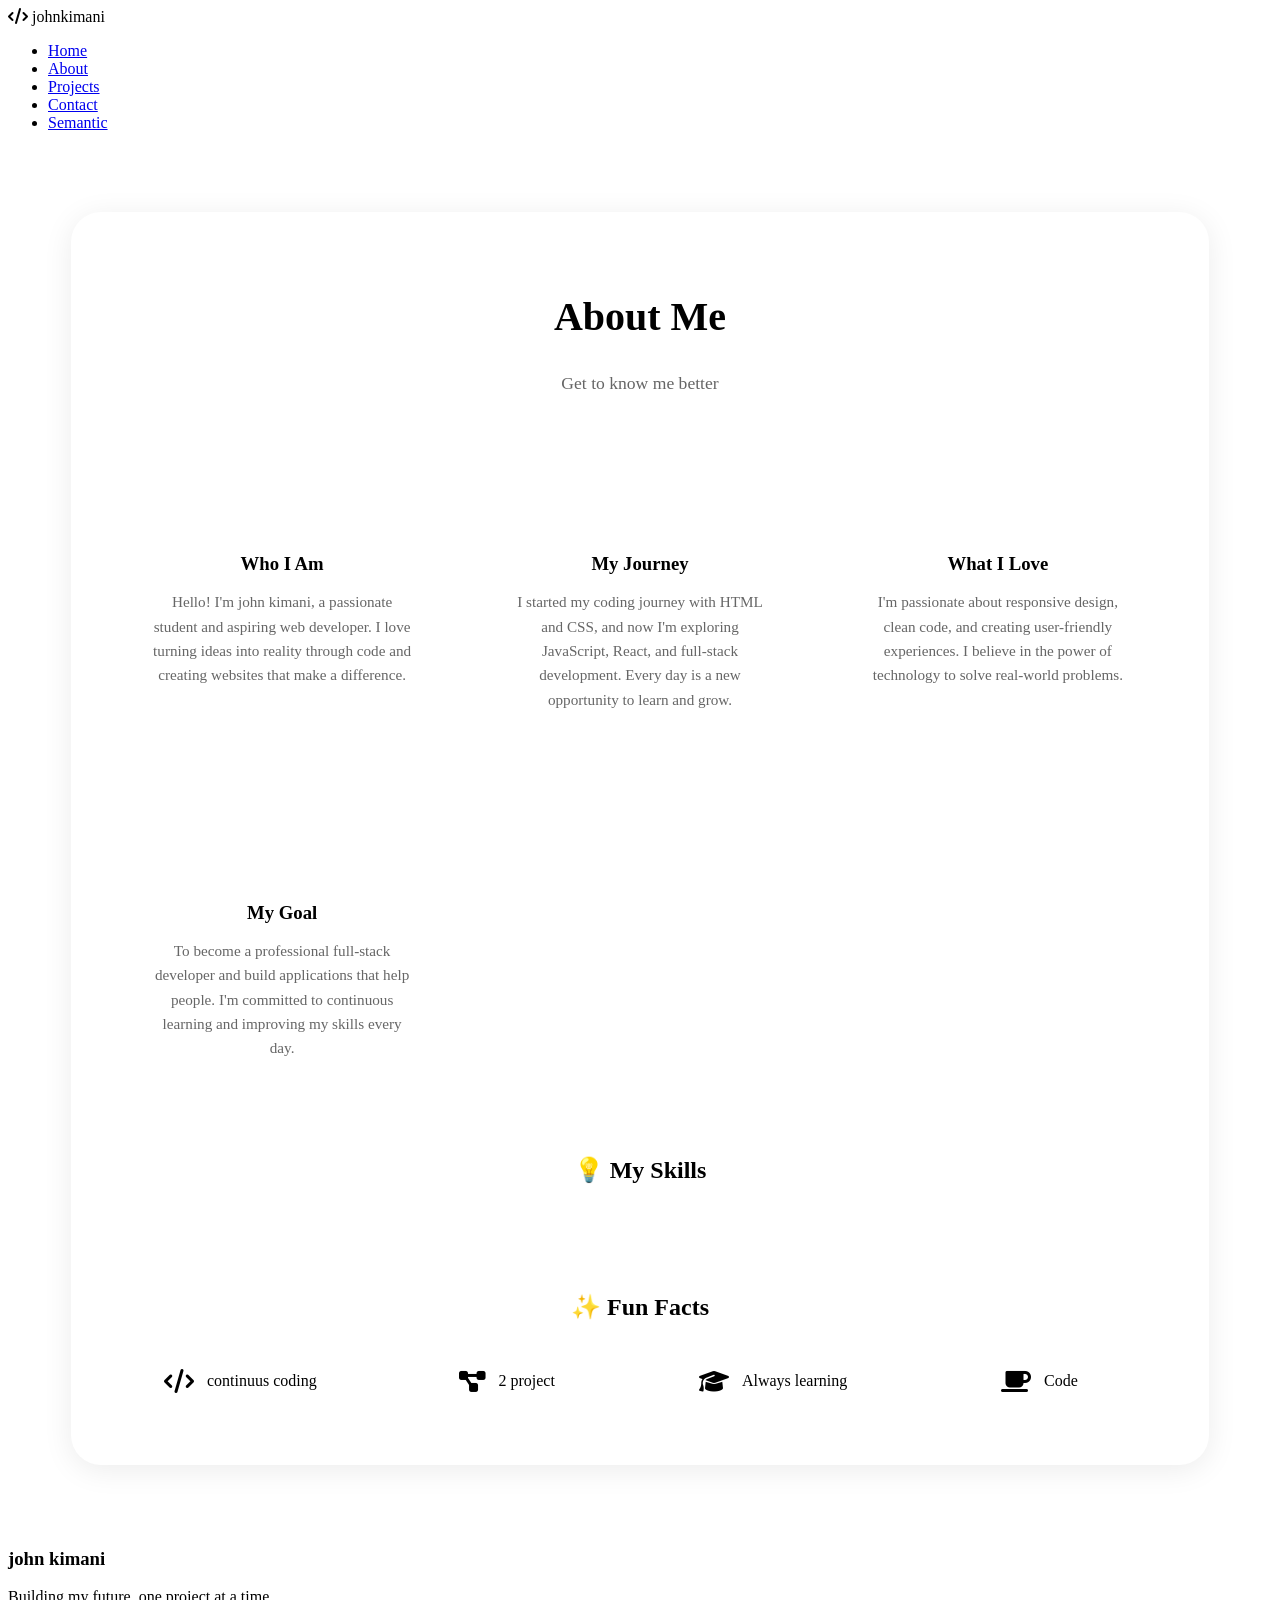
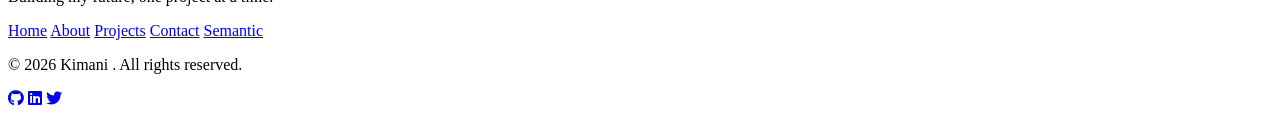
==== about.html @ 413f2f9b "Update about.html" ====
<!doctype html>
<html lang="en">
  <head>
    <meta charset="UTF-8" />
    <meta name="viewport" content="width=device-width, initial-scale=1.0" />
    <title>About Me | john kimani</title>
    <link rel="stylesheet" href="styles.css" />
    <link
      rel="stylesheet"
      href="https://cdnjs.cloudflare.com/ajax/libs/font-awesome/6.4.0/css/all.min.css"
    />
  </head>
  <body>
    <!-- Navigation -->
    <header>
      <nav>
        <div class="logo">
          <span class="logo-icon"><i class="fas fa-code"></i></span>
          <span>john<span class="highlight">kimani</span></span>
        </div>
        <ul class="nav-links">
          <li><a href="index.html">Home</a></li>
          <li><a href="about.html" class="active">About</a></li>
          <li><a href="projects.html">Projects</a></li>
          <li><a href="contact.html">Contact</a></li>
          <li><a href="semantic.html">Semantic</a></li>
        </ul>
        <div class="hamburger" onclick="toggleMenu()">
          <span></span>
          <span></span>
          <span></span>
        </div>
      </nav>
    </header>

    <!-- About Section -->
    <section class="about-page">
      <div class="about-container">
        <!-- Header -->
        <div class="about-header">
          <h1>About Me</h1>
          <p>Get to know me better</p>
        </div>

        <!-- About Grid -->
        <div class="about-grid">
          <!-- Who I Am -->
          <div class="about-card">
            <div class="about-icon">
              <i class="fas fa-user-graduate"></i>
            </div>
            <h3>Who I Am</h3>
            <p>
              Hello! I'm john kimani, a passionate student and aspiring web
              developer. I love turning ideas into reality through code and
              creating websites that make a difference.
            </p>
          </div>

          <!-- My Journey -->
          <div class="about-card">
            <div class="about-icon">
              <i class="fas fa-rocket"></i>
            </div>
            <h3>My Journey</h3>
            <p>
              I started my coding journey with HTML and CSS, and now I'm
              exploring JavaScript, React, and full-stack development. Every day
              is a new opportunity to learn and grow.
            </p>
          </div>

          <!-- What I Love -->
          <div class="about-card">
            <div class="about-icon">
              <i class="fas fa-heart"></i>
            </div>
            <h3>What I Love</h3>
            <p>
              I'm passionate about responsive design, clean code, and creating
              user-friendly experiences. I believe in the power of technology to
              solve real-world problems.
            </p>
          </div>

          <!-- My Goal -->
          <div class="about-card">
            <div class="about-icon">
              <i class="fas fa-bullseye"></i>
            </div>
            <h3>My Goal</h3>
            <p>
              To become a professional full-stack developer and build
              applications that help people. I'm committed to continuous
              learning and improving my skills every day.
            </p>
          </div>
        </div>

        <!-- Skills Section -->
        <div class="about-skills">
          <h2>💡 My Skills</h2>
          <div class="skills-tags">
            <span class="skill-tag">HTML5</span>
            <span class="skill-tag">CSS3</span>
            <span class="skill-tag">JavaScript</span>
            <span class="skill-tag">Git</span>
            <span class="skill-tag">GitHub</span>
            <span class="skill-tag">Responsive Design</span>
            
          </div>
        </div>

        <!-- Fun Facts -->
        <div class="fun-facts">
          <h2>✨ Fun Facts</h2>
          <div class="facts-grid">
            <div class="fact-item">
              <i class="fas fa-code"></i>
              <span>continuus coding</span>
            </div>
            <div class="fact-item">
              <i class="fas fa-project-diagram"></i>
              <span>2 project</span>
            </div>
            <div class="fact-item">
              <i class="fas fa-graduation-cap"></i>
              <span>Always learning</span>
            </div>
            <div class="fact-item">
              <i class="fas fa-coffee"></i>
              <span>Code </span>
            </div>
          </div>
        </div>
      </div>
    </section>

    <!-- Footer -->
    <footer>
      <div class="footer-content">
        <div class="footer-text">
          <h3>john kimani</h3>
          <p>Building my future, one project at a time.</p>
        </div>
        <div class="footer-links">
          <a href="index.html">Home</a>
          <a href="about.html">About</a>
          <a href="projects.html">Projects</a>
          <a href="contact.html">Contact</a>
          <a href="semantic.html">Semantic</a>
        </div>
      </div>
      <div class="footer-bottom">
        <p>&copy; 2026 Kimani . All rights reserved.</p>
        <div class="footer-social">
          <a href="https://github.com/kimanit39" target="_blank"
            ><i class="fab fa-github"></i
          ></a>
          <a href="#"><i class="fab fa-linkedin"></i></a>
          <a href="#"><i class="fab fa-twitter"></i></a>
        </div>
      </div>
    </footer>

    <script>
      // Mobile menu toggle
      function toggleMenu() {
        const navLinks = document.querySelector(".nav-links");
        const hamburger = document.querySelector(".hamburger");
        navLinks.classList.toggle("active");
        hamburger.classList.toggle("active");
      }
    </script>

    <style>
      /* About Page Styles */
      .about-page {
        padding: 4rem 5%;
        max-width: 1200px;
        margin: 0 auto;
      }

      .about-container {
        background: white;
        border-radius: 30px;
        padding: 3rem;
        box-shadow: 0 5px 30px rgba(0, 0, 0, 0.08);
      }

      .about-header {
        text-align: center;
        margin-bottom: 3rem;
      }

      .about-header h1 {
        font-size: 2.5rem;
        color: var(--dark);
      }

      .about-header p {
        color: #666;
        font-size: 1.1rem;
      }

      .about-grid {
        display: grid;
        grid-template-columns: repeat(auto-fit, minmax(250px, 1fr));
        gap: 2rem;
        margin-bottom: 3rem;
      }

      .about-card {
        padding: 2rem;
        background: var(--light);
        border-radius: 20px;
        text-align: center;
        transition: all 0.3s;
      }

      .about-card:hover {
        transform: translateY(-10px);
        box-shadow: 0 10px 40px rgba(0, 0, 0, 0.08);
      }

      .about-icon {
        width: 60px;
        height: 60px;
        background: var(--primary);
        border-radius: 50%;
        display: flex;
        align-items: center;
        justify-content: center;
        margin: 0 auto 1rem;
        color: white;
        font-size: 1.5rem;
      }

      .about-card h3 {
        color: var(--dark);
        margin-bottom: 0.8rem;
      }

      .about-card p {
        color: #666;
        font-size: 0.95rem;
        line-height: 1.6;
      }

      .about-skills {
        text-align: center;
        margin-bottom: 3rem;
      }

      .about-skills h2 {
        color: var(--dark);
        margin-bottom: 1.5rem;
      }

      .skills-tags {
        display: flex;
        flex-wrap: wrap;
        justify-content: center;
        gap: 1rem;
      }

      .skill-tag {
        background: var(--primary);
        color: white;
        padding: 0.6rem 1.8rem;
        border-radius: 50px;
        font-size: 0.95rem;
        font-weight: 500;
        transition: all 0.3s;
        cursor: default;
      }

      .skill-tag:hover {
        transform: scale(1.05);
        background: var(--primary-dark);
      }

      .fun-facts {
        text-align: center;
      }

      .fun-facts h2 {
        color: var(--dark);
        margin-bottom: 1.5rem;
      }

      .facts-grid {
        display: grid;
        grid-template-columns: repeat(auto-fit, minmax(200px, 1fr));
        gap: 1.5rem;
      }

      .fact-item {
        background: var(--light);
        padding: 1.5rem;
        border-radius: 15px;
        display: flex;
        align-items: center;
        justify-content: center;
        gap: 0.8rem;
        transition: all 0.3s;
      }

      .fact-item:hover {
        background: var(--primary);
        color: white;
        transform: scale(1.05);
      }

      .fact-item i {
        font-size: 1.5rem;
        color: var(--primary);
        transition: color 0.3s;
      }

      .fact-item:hover i {
        color: white;
      }

      .fact-item span {
        font-weight: 500;
      }

      /* Mobile Responsive */
      @media (max-width: 768px) {
        .about-container {
          padding: 1.5rem;
        }

        .about-grid {
          grid-template-columns: 1fr;
        }

        .facts-grid {
          grid-template-columns: 1fr 1fr;
        }
      }

      @media (max-width: 480px) {
        .facts-grid {
          grid-template-columns: 1fr;
        }
      }
    </style>
  </body>
</html>
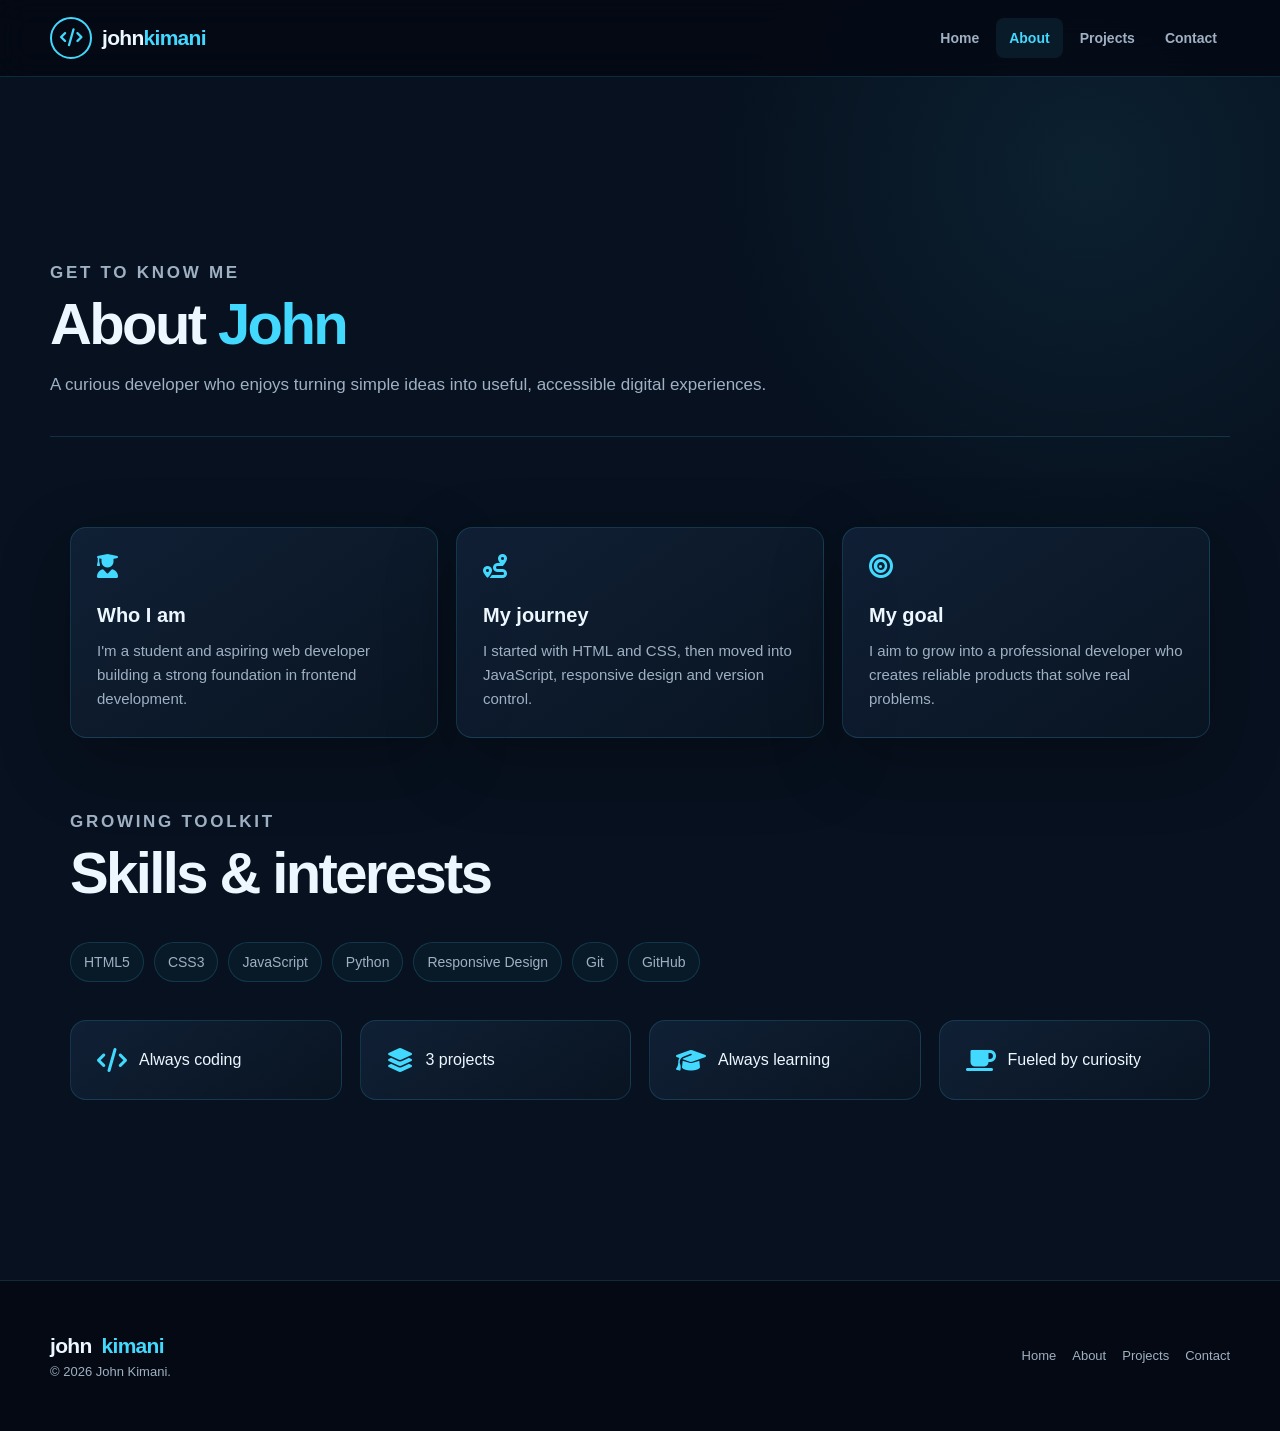
==== commit 3feae97e: "Upgrade portfolio website" ====
--- a/about.html
+++ b/about.html
@@ -1,351 +1,55 @@
 <!doctype html>
 <html lang="en">
-  <head>
-    <meta charset="UTF-8" />
-    <meta name="viewport" content="width=device-width, initial-scale=1.0" />
-    <title>About Me | john kimani</title>
-    <link rel="stylesheet" href="styles.css" />
-    <link
-      rel="stylesheet"
-      href="https://cdnjs.cloudflare.com/ajax/libs/font-awesome/6.4.0/css/all.min.css"
-    />
-  </head>
-  <body>
-    <!-- Navigation -->
-    <header>
-      <nav>
-        <div class="logo">
-          <span class="logo-icon"><i class="fas fa-code"></i></span>
-          <span>john<span class="highlight">kimani</span></span>
-        </div>
-        <ul class="nav-links">
-          <li><a href="index.html">Home</a></li>
-          <li><a href="about.html" class="active">About</a></li>
-          <li><a href="projects.html">Projects</a></li>
-          <li><a href="contact.html">Contact</a></li>
-          <li><a href="semantic.html">Semantic</a></li>
-        </ul>
-        <div class="hamburger" onclick="toggleMenu()">
-          <span></span>
-          <span></span>
-          <span></span>
-        </div>
-      </nav>
+<head>
+  <meta charset="UTF-8">
+  <meta name="viewport" content="width=device-width, initial-scale=1.0">
+  <title>About | John Kimani</title>
+  <link rel="stylesheet" href="styles.css">
+  <link rel="stylesheet" href="https://cdnjs.cloudflare.com/ajax/libs/font-awesome/6.5.2/css/all.min.css">
+  <script src="script.js" defer></script>
+</head>
+<body>
+  <header class="site-header">
+    <nav class="navbar" aria-label="Main navigation">
+      <a href="index.html" class="logo"><span class="logo-icon"><i class="fas fa-code"></i></span><span>john<span class="highlight">kimani</span></span></a>
+      <button class="hamburger" id="menu-toggle" type="button" aria-label="Open navigation menu" aria-expanded="false" aria-controls="nav-links"><span></span><span></span><span></span></button>
+      <ul class="nav-links" id="nav-links">
+        <li><a href="index.html">Home</a></li><li><a href="about.html" class="active">About</a></li><li><a href="project.html">Projects</a></li><li><a href="contact.html">Contact</a></li>
+      </ul>
+    </nav>
+  </header>
+
+  <main class="page-main">
+    <header class="page-header">
+      <p class="section-label">Get to know me</p>
+      <h1>About <span class="highlight">John</span></h1>
+      <p>A curious developer who enjoys turning simple ideas into useful, accessible digital experiences.</p>
     </header>
 
-    <!-- About Section -->
-    <section class="about-page">
-      <div class="about-container">
-        <!-- Header -->
-        <div class="about-header">
-          <h1>About Me</h1>
-          <p>Get to know me better</p>
-        </div>
-
-        <!-- About Grid -->
-        <div class="about-grid">
-          <!-- Who I Am -->
-          <div class="about-card">
-            <div class="about-icon">
-              <i class="fas fa-user-graduate"></i>
-            </div>
-            <h3>Who I Am</h3>
-            <p>
-              Hello! I'm john kimani, a passionate student and aspiring web
-              developer. I love turning ideas into reality through code and
-              creating websites that make a difference.
-            </p>
-          </div>
-
-          <!-- My Journey -->
-          <div class="about-card">
-            <div class="about-icon">
-              <i class="fas fa-rocket"></i>
-            </div>
-            <h3>My Journey</h3>
-            <p>
-              I started my coding journey with HTML and CSS, and now I'm
-              exploring JavaScript, React, and full-stack development. Every day
-              is a new opportunity to learn and grow.
-            </p>
-          </div>
-
-          <!-- What I Love -->
-          <div class="about-card">
-            <div class="about-icon">
-              <i class="fas fa-heart"></i>
-            </div>
-            <h3>What I Love</h3>
-            <p>
-              I'm passionate about responsive design, clean code, and creating
-              user-friendly experiences. I believe in the power of technology to
-              solve real-world problems.
-            </p>
-          </div>
-
-          <!-- My Goal -->
-          <div class="about-card">
-            <div class="about-icon">
-              <i class="fas fa-bullseye"></i>
-            </div>
-            <h3>My Goal</h3>
-            <p>
-              To become a professional full-stack developer and build
-              applications that help people. I'm committed to continuous
-              learning and improving my skills every day.
-            </p>
-          </div>
-        </div>
-
-        <!-- Skills Section -->
-        <div class="about-skills">
-          <h2>💡 My Skills</h2>
-          <div class="skills-tags">
-            <span class="skill-tag">HTML5</span>
-            <span class="skill-tag">CSS3</span>
-            <span class="skill-tag">JavaScript</span>
-            <span class="skill-tag">Git</span>
-            <span class="skill-tag">GitHub</span>
-            <span class="skill-tag">Responsive Design</span>
-            
-          </div>
-        </div>
-
-        <!-- Fun Facts -->
-        <div class="fun-facts">
-          <h2>✨ Fun Facts</h2>
-          <div class="facts-grid">
-            <div class="fact-item">
-              <i class="fas fa-code"></i>
-              <span>continuus coding</span>
-            </div>
-            <div class="fact-item">
-              <i class="fas fa-project-diagram"></i>
-              <span>2 project</span>
-            </div>
-            <div class="fact-item">
-              <i class="fas fa-graduation-cap"></i>
-              <span>Always learning</span>
-            </div>
-            <div class="fact-item">
-              <i class="fas fa-coffee"></i>
-              <span>Code </span>
-            </div>
-          </div>
-        </div>
+    <section class="content-section" style="padding-inline: 0;">
+      <div class="about-grid">
+        <article class="card"><i class="fas fa-user-graduate"></i><h3>Who I am</h3><p>I'm a student and aspiring web developer building a strong foundation in frontend development.</p></article>
+        <article class="card"><i class="fas fa-route"></i><h3>My journey</h3><p>I started with HTML and CSS, then moved into JavaScript, responsive design and version control.</p></article>
+        <article class="card"><i class="fas fa-bullseye"></i><h3>My goal</h3><p>I aim to grow into a professional developer who creates reliable products that solve real problems.</p></article>
+      </div>
+      <div class="section-heading" style="margin-top: 70px;">
+        <p class="section-label">Growing toolkit</p>
+        <h2>Skills & interests</h2>
+      </div>
+      <div class="skills-tags">
+        <span class="skill-tag">HTML5</span><span class="skill-tag">CSS3</span><span class="skill-tag">JavaScript</span><span class="skill-tag">Python</span><span class="skill-tag">Responsive Design</span><span class="skill-tag">Git</span><span class="skill-tag">GitHub</span>
+      </div>
+      <div class="facts-grid" style="margin-top: 38px;">
+        <div class="fact-item"><i class="fas fa-code"></i><span>Always coding</span></div>
+        <div class="fact-item"><i class="fas fa-layer-group"></i><span>3 projects</span></div>
+        <div class="fact-item"><i class="fas fa-graduation-cap"></i><span>Always learning</span></div>
+        <div class="fact-item"><i class="fas fa-coffee"></i><span>Fueled by curiosity</span></div>
       </div>
     </section>
+  </main>
 
-    <!-- Footer -->
-    <footer>
-      <div class="footer-content">
-        <div class="footer-text">
-          <h3>john kimani</h3>
-          <p>Building my future, one project at a time.</p>
-        </div>
-        <div class="footer-links">
-          <a href="index.html">Home</a>
-          <a href="about.html">About</a>
-          <a href="projects.html">Projects</a>
-          <a href="contact.html">Contact</a>
-          <a href="semantic.html">Semantic</a>
-        </div>
-      </div>
-      <div class="footer-bottom">
-        <p>&copy; 2026 Kimani . All rights reserved.</p>
-        <div class="footer-social">
-          <a href="https://github.com/kimanit39" target="_blank"
-            ><i class="fab fa-github"></i
-          ></a>
-          <a href="#"><i class="fab fa-linkedin"></i></a>
-          <a href="#"><i class="fab fa-twitter"></i></a>
-        </div>
-      </div>
-    </footer>
-
-    <script>
-      // Mobile menu toggle
-      function toggleMenu() {
-        const navLinks = document.querySelector(".nav-links");
-        const hamburger = document.querySelector(".hamburger");
-        navLinks.classList.toggle("active");
-        hamburger.classList.toggle("active");
-      }
-    </script>
-
-    <style>
-      /* About Page Styles */
-      .about-page {
-        padding: 4rem 5%;
-        max-width: 1200px;
-        margin: 0 auto;
-      }
-
-      .about-container {
-        background: white;
-        border-radius: 30px;
-        padding: 3rem;
-        box-shadow: 0 5px 30px rgba(0, 0, 0, 0.08);
-      }
-
-      .about-header {
-        text-align: center;
-        margin-bottom: 3rem;
-      }
-
-      .about-header h1 {
-        font-size: 2.5rem;
-        color: var(--dark);
-      }
-
-      .about-header p {
-        color: #666;
-        font-size: 1.1rem;
-      }
-
-      .about-grid {
-        display: grid;
-        grid-template-columns: repeat(auto-fit, minmax(250px, 1fr));
-        gap: 2rem;
-        margin-bottom: 3rem;
-      }
-
-      .about-card {
-        padding: 2rem;
-        background: var(--light);
-        border-radius: 20px;
-        text-align: center;
-        transition: all 0.3s;
-      }
-
-      .about-card:hover {
-        transform: translateY(-10px);
-        box-shadow: 0 10px 40px rgba(0, 0, 0, 0.08);
-      }
-
-      .about-icon {
-        width: 60px;
-        height: 60px;
-        background: var(--primary);
-        border-radius: 50%;
-        display: flex;
-        align-items: center;
-        justify-content: center;
-        margin: 0 auto 1rem;
-        color: white;
-        font-size: 1.5rem;
-      }
-
-      .about-card h3 {
-        color: var(--dark);
-        margin-bottom: 0.8rem;
-      }
-
-      .about-card p {
-        color: #666;
-        font-size: 0.95rem;
-        line-height: 1.6;
-      }
-
-      .about-skills {
-        text-align: center;
-        margin-bottom: 3rem;
-      }
-
-      .about-skills h2 {
-        color: var(--dark);
-        margin-bottom: 1.5rem;
-      }
-
-      .skills-tags {
-        display: flex;
-        flex-wrap: wrap;
-        justify-content: center;
-        gap: 1rem;
-      }
-
-      .skill-tag {
-        background: var(--primary);
-        color: white;
-        padding: 0.6rem 1.8rem;
-        border-radius: 50px;
-        font-size: 0.95rem;
-        font-weight: 500;
-        transition: all 0.3s;
-        cursor: default;
-      }
-
-      .skill-tag:hover {
-        transform: scale(1.05);
-        background: var(--primary-dark);
-      }
-
-      .fun-facts {
-        text-align: center;
-      }
-
-      .fun-facts h2 {
-        color: var(--dark);
-        margin-bottom: 1.5rem;
-      }
-
-      .facts-grid {
-        display: grid;
-        grid-template-columns: repeat(auto-fit, minmax(200px, 1fr));
-        gap: 1.5rem;
-      }
-
-      .fact-item {
-        background: var(--light);
-        padding: 1.5rem;
-        border-radius: 15px;
-        display: flex;
-        align-items: center;
-        justify-content: center;
-        gap: 0.8rem;
-        transition: all 0.3s;
-      }
-
-      .fact-item:hover {
-        background: var(--primary);
-        color: white;
-        transform: scale(1.05);
-      }
-
-      .fact-item i {
-        font-size: 1.5rem;
-        color: var(--primary);
-        transition: color 0.3s;
-      }
-
-      .fact-item:hover i {
-        color: white;
-      }
-
-      .fact-item span {
-        font-weight: 500;
-      }
-
-      /* Mobile Responsive */
-      @media (max-width: 768px) {
-        .about-container {
-          padding: 1.5rem;
-        }
-
-        .about-grid {
-          grid-template-columns: 1fr;
-        }
-
-        .facts-grid {
-          grid-template-columns: 1fr 1fr;
-        }
-      }
-
-      @media (max-width: 480px) {
-        .facts-grid {
-          grid-template-columns: 1fr;
-        }
-      }
-    </style>
-  </body>
+  <footer class="site-footer">
+    <div class="footer-inner"><div><a href="index.html" class="logo">john<span class="highlight">kimani</span></a><p>&copy; <span id="year">2026</span> John Kimani.</p></div><nav class="footer-links"><a href="index.html">Home</a><a href="about.html">About</a><a href="project.html">Projects</a><a href="contact.html">Contact</a></nav></div>
+  </footer>
+</body>
 </html>
--- a/styles.css
+++ b/styles.css
@@ -0,0 +1,578 @@
+:root {
+  --bg: #07111f;
+  --bg-deep: #040913;
+  --panel: #0d1a2b;
+  --panel-light: #12233a;
+  --cyan: #43d9ff;
+  --cyan-strong: #20bde8;
+  --text: #edf7ff;
+  --muted: #9fb0c3;
+  --border: rgba(67, 217, 255, 0.16);
+  --shadow: 0 24px 70px rgba(0, 0, 0, 0.28);
+}
+
+* {
+  box-sizing: border-box;
+  margin: 0;
+  padding: 0;
+}
+
+html {
+  scroll-behavior: smooth;
+  scroll-padding-top: 84px;
+}
+
+body {
+  min-height: 100vh;
+  background:
+    radial-gradient(circle at 85% 12%, rgba(67, 217, 255, 0.08), transparent 24rem),
+    var(--bg);
+  color: var(--text);
+  font-family: Inter, "Segoe UI", Arial, sans-serif;
+  line-height: 1.6;
+  overflow-x: hidden;
+}
+
+a { color: inherit; text-decoration: none; }
+button, input, textarea { font: inherit; }
+img { max-width: 100%; display: block; }
+
+.highlight { color: var(--cyan); }
+
+.site-header {
+  position: sticky;
+  top: 0;
+  z-index: 1000;
+  background: rgba(4, 9, 19, 0.86);
+  border-bottom: 1px solid var(--border);
+  backdrop-filter: blur(16px);
+}
+
+.navbar {
+  width: min(1180px, calc(100% - 40px));
+  min-height: 76px;
+  margin-inline: auto;
+  display: flex;
+  align-items: center;
+  justify-content: space-between;
+}
+
+.logo {
+  display: inline-flex;
+  align-items: center;
+  gap: 10px;
+  font-size: 21px;
+  font-weight: 800;
+  letter-spacing: -0.7px;
+}
+
+.logo-icon {
+  width: 42px;
+  height: 42px;
+  display: grid;
+  place-items: center;
+  color: var(--cyan);
+  border: 2px solid var(--cyan);
+  border-radius: 50%;
+  font-size: 18px;
+}
+
+.nav-links {
+  display: flex;
+  align-items: center;
+  gap: 4px;
+  list-style: none;
+}
+
+.nav-links a {
+  display: block;
+  padding: 9px 13px;
+  color: var(--muted);
+  font-size: 14px;
+  font-weight: 700;
+  border-radius: 8px;
+  transition: 180ms ease;
+}
+
+.nav-links a:hover,
+.nav-links a.active {
+  color: var(--cyan);
+  background: rgba(67, 217, 255, 0.08);
+}
+
+.hamburger {
+  display: none;
+  width: 44px;
+  height: 44px;
+  border: 1px solid var(--border);
+  border-radius: 10px;
+  background: transparent;
+  color: var(--cyan);
+  cursor: pointer;
+  align-items: center;
+  justify-content: center;
+  flex-direction: column;
+  gap: 6px;
+}
+
+.hamburger span {
+  width: 22px;
+  height: 2px;
+  background: currentColor;
+  transition: 180ms ease;
+}
+
+.hamburger.active span:nth-child(1) { transform: translateY(8px) rotate(45deg); }
+.hamburger.active span:nth-child(2) { opacity: 0; }
+.hamburger.active span:nth-child(3) { transform: translateY(-8px) rotate(-45deg); }
+
+.hero {
+  min-height: calc(100svh - 76px);
+  display: grid;
+  align-items: center;
+  background:
+    linear-gradient(90deg, rgba(4, 9, 19, 0.96) 0%, rgba(4, 9, 19, 0.72) 52%, rgba(4, 9, 19, 0.25) 100%),
+    url("file_000000006ca882118f6b6e8465ab327e.png") right 35% / cover no-repeat;
+}
+
+.hero-inner {
+  width: min(1180px, calc(100% - 40px));
+  margin-inline: auto;
+  padding: 70px 0;
+}
+
+.hero-copy {
+  max-width: 660px;
+}
+
+.eyebrow {
+  display: inline-flex;
+  align-items: center;
+  gap: 9px;
+  margin-bottom: 22px;
+  color: var(--cyan);
+  font-size: 13px;
+  font-weight: 800;
+  letter-spacing: 0.12em;
+  text-transform: uppercase;
+}
+
+.eyebrow::before {
+  content: "";
+  width: 36px;
+  height: 1px;
+  background: var(--cyan);
+}
+
+.hero h1 {
+  max-width: 700px;
+  font-size: clamp(48px, 8vw, 88px);
+  line-height: 0.98;
+  letter-spacing: -0.06em;
+}
+
+.hero-subtitle {
+  margin-top: 22px;
+  font-size: clamp(22px, 3vw, 34px);
+  line-height: 1.25;
+  letter-spacing: -0.03em;
+}
+
+.hero-description {
+  max-width: 560px;
+  margin-top: 18px;
+  color: var(--muted);
+  font-size: 17px;
+}
+
+.hero-actions {
+  display: flex;
+  flex-wrap: wrap;
+  gap: 12px;
+  margin-top: 30px;
+}
+
+.btn {
+  min-height: 50px;
+  display: inline-flex;
+  align-items: center;
+  justify-content: center;
+  gap: 9px;
+  padding: 12px 20px;
+  border: 1px solid var(--cyan);
+  border-radius: 10px;
+  font-size: 15px;
+  font-weight: 800;
+  transition: 180ms ease;
+}
+
+.btn-primary {
+  background: var(--cyan);
+  color: var(--bg-deep);
+  box-shadow: 0 12px 34px rgba(67, 217, 255, 0.12);
+}
+
+.btn-secondary {
+  color: var(--cyan);
+  background: rgba(4, 9, 19, 0.45);
+}
+
+.btn:hover {
+  transform: translateY(-3px);
+  box-shadow: 0 16px 38px rgba(67, 217, 255, 0.16);
+}
+
+.social-icons {
+  display: flex;
+  gap: 10px;
+  margin-top: 28px;
+}
+
+.social-icons a {
+  width: 42px;
+  height: 42px;
+  display: grid;
+  place-items: center;
+  border: 1px solid var(--border);
+  border-radius: 50%;
+  color: var(--muted);
+  transition: 180ms ease;
+}
+
+.social-icons a:hover {
+  color: var(--cyan);
+  border-color: var(--cyan);
+  transform: translateY(-3px);
+}
+
+.content-section,
+.page-main {
+  width: min(1180px, calc(100% - 40px));
+  margin-inline: auto;
+  padding: 90px 0;
+}
+
+.section-heading {
+  max-width: 720px;
+  margin-bottom: 38px;
+}
+
+.section-heading h2,
+.page-header h1 {
+  margin-top: 8px;
+  font-size: clamp(36px, 5vw, 58px);
+  line-height: 1.05;
+  letter-spacing: -0.045em;
+}
+
+.section-heading p,
+.page-header p {
+  margin-top: 16px;
+  color: var(--muted);
+  font-size: 17px;
+}
+
+.section-label {
+  color: var(--cyan);
+  font-size: 12px;
+  font-weight: 800;
+  letter-spacing: 0.16em;
+  text-transform: uppercase;
+}
+
+.about-grid,
+.project-grid,
+.skills-grid,
+.links-grid,
+.facts-grid {
+  display: grid;
+  gap: 18px;
+}
+
+.about-grid { grid-template-columns: repeat(3, 1fr); }
+.project-grid { grid-template-columns: repeat(3, 1fr); }
+.skills-grid { grid-template-columns: repeat(auto-fit, minmax(180px, 1fr)); }
+.links-grid { grid-template-columns: repeat(3, 1fr); }
+.facts-grid { grid-template-columns: repeat(4, 1fr); }
+
+.card,
+.skill-card,
+.link-card,
+.fact-item,
+.contact-panel,
+.project-card {
+  border: 1px solid var(--border);
+  background: linear-gradient(145deg, rgba(18, 35, 58, 0.82), rgba(10, 21, 35, 0.82));
+  border-radius: 16px;
+  box-shadow: var(--shadow);
+}
+
+.card,
+.skill-card,
+.link-card,
+.fact-item,
+.project-card {
+  padding: 26px;
+  transition: 180ms ease;
+}
+
+.card:hover,
+.skill-card:hover,
+.link-card:hover,
+.project-card:hover {
+  transform: translateY(-6px);
+  border-color: rgba(67, 217, 255, 0.42);
+}
+
+.card i,
+.skill-card i,
+.link-card i,
+.fact-item i {
+  color: var(--cyan);
+  font-size: 24px;
+}
+
+.card h3,
+.skill-card h3,
+.link-card h3,
+.project-card h3 {
+  margin-top: 16px;
+  font-size: 20px;
+}
+
+.card p,
+.skill-card p,
+.link-card p,
+.project-card p {
+  margin-top: 8px;
+  color: var(--muted);
+  font-size: 15px;
+}
+
+.page-header {
+  padding: 76px 0 38px;
+  border-bottom: 1px solid var(--border);
+}
+
+.project-card {
+  display: flex;
+  min-height: 250px;
+  flex-direction: column;
+}
+
+.project-card .project-number {
+  color: var(--cyan);
+  font-size: 12px;
+  font-weight: 800;
+  letter-spacing: 0.14em;
+}
+
+.project-card .tag-row {
+  display: flex;
+  flex-wrap: wrap;
+  gap: 8px;
+  margin-top: auto;
+  padding-top: 24px;
+}
+
+.tag {
+  padding: 5px 9px;
+  border: 1px solid var(--border);
+  border-radius: 30px;
+  color: var(--muted);
+  font-size: 12px;
+}
+
+.fact-item {
+  display: flex;
+  align-items: center;
+  gap: 12px;
+  box-shadow: none;
+}
+
+.skills-tags {
+  display: flex;
+  flex-wrap: wrap;
+  gap: 10px;
+  margin-top: 24px;
+}
+
+.skill-tag {
+  padding: 8px 13px;
+  border: 1px solid var(--border);
+  border-radius: 30px;
+  color: var(--muted);
+  background: rgba(67, 217, 255, 0.04);
+  font-size: 14px;
+}
+
+.contact-layout {
+  display: grid;
+  grid-template-columns: 0.8fr 1.2fr;
+  gap: 24px;
+  margin-top: 38px;
+}
+
+.contact-panel { padding: 32px; }
+
+.contact-links {
+  display: grid;
+  gap: 14px;
+  margin-top: 20px;
+}
+
+.contact-links a,
+.contact-links div {
+  display: flex;
+  align-items: center;
+  gap: 12px;
+  color: var(--muted);
+}
+
+.contact-links i { color: var(--cyan); width: 20px; }
+
+.contact-form {
+  display: grid;
+  gap: 16px;
+}
+
+.field {
+  display: grid;
+  gap: 7px;
+}
+
+.field label {
+  color: var(--muted);
+  font-size: 13px;
+  font-weight: 700;
+}
+
+.field input,
+.field textarea {
+  width: 100%;
+  border: 1px solid var(--border);
+  border-radius: 9px;
+  background: rgba(4, 9, 19, 0.55);
+  color: var(--text);
+  padding: 12px 14px;
+  outline: none;
+}
+
+.field textarea { min-height: 130px; resize: vertical; }
+.field input:focus,
+.field textarea:focus { border-color: var(--cyan); }
+
+.site-footer {
+  border-top: 1px solid var(--border);
+  background: var(--bg-deep);
+}
+
+.footer-inner {
+  width: min(1180px, calc(100% - 40px));
+  min-height: 150px;
+  margin-inline: auto;
+  display: flex;
+  align-items: center;
+  justify-content: space-between;
+  gap: 20px;
+}
+
+.footer-inner p { color: var(--muted); font-size: 13px; }
+
+.footer-links {
+  display: flex;
+  flex-wrap: wrap;
+  gap: 16px;
+  color: var(--muted);
+  font-size: 13px;
+}
+
+.footer-links a:hover { color: var(--cyan); }
+
+:focus-visible {
+  outline: 2px solid var(--cyan);
+  outline-offset: 4px;
+}
+
+@media (max-width: 900px) {
+  .about-grid,
+  .project-grid,
+  .links-grid { grid-template-columns: repeat(2, 1fr); }
+  .skills-grid,
+  .facts-grid { grid-template-columns: repeat(2, 1fr); }
+  .contact-layout { grid-template-columns: 1fr; }
+  .hero { background-position: 62% center; }
+}
+
+@media (max-width: 720px) {
+  .navbar,
+  .hero-inner,
+  .content-section,
+  .page-main,
+  .footer-inner { width: min(100% - 32px, 1180px); }
+
+  .hamburger { display: flex; }
+
+  .nav-links {
+    position: absolute;
+    top: 76px;
+    left: 0;
+    right: 0;
+    display: grid;
+    gap: 4px;
+    padding: 12px 16px 18px;
+    background: rgba(4, 9, 19, 0.98);
+    border-bottom: 1px solid var(--border);
+    opacity: 0;
+    visibility: hidden;
+    transform: translateY(-8px);
+    transition: 180ms ease;
+  }
+
+  .nav-links.active {
+    opacity: 1;
+    visibility: visible;
+    transform: translateY(0);
+  }
+
+  .nav-links a { padding: 12px; }
+
+  .hero {
+    min-height: calc(100svh - 76px);
+    background:
+      linear-gradient(180deg, rgba(4, 9, 19, 0.28), rgba(4, 9, 19, 0.95) 72%),
+      url("file_000000006ca882118f6b6e8465ab327e.png") 64% top / cover no-repeat;
+  }
+
+  .hero-inner {
+    align-self: end;
+    padding: 260px 0 42px;
+  }
+
+  .hero h1 { font-size: clamp(42px, 14vw, 68px); }
+  .hero-subtitle { font-size: 24px; }
+  .hero-description { font-size: 15px; }
+  .content-section,
+  .page-main { padding: 64px 0; }
+
+  .about-grid,
+  .project-grid,
+  .skills-grid,
+  .links-grid,
+  .facts-grid { grid-template-columns: 1fr; }
+
+  .footer-inner {
+    min-height: 180px;
+    align-items: flex-start;
+    justify-content: center;
+    flex-direction: column;
+  }
+}
+
+@media (prefers-reduced-motion: reduce) {
+  html { scroll-behavior: auto; }
+  *, *::before, *::after {
+    animation-duration: 0.01ms !important;
+    transition-duration: 0.01ms !important;
+  }
+}
